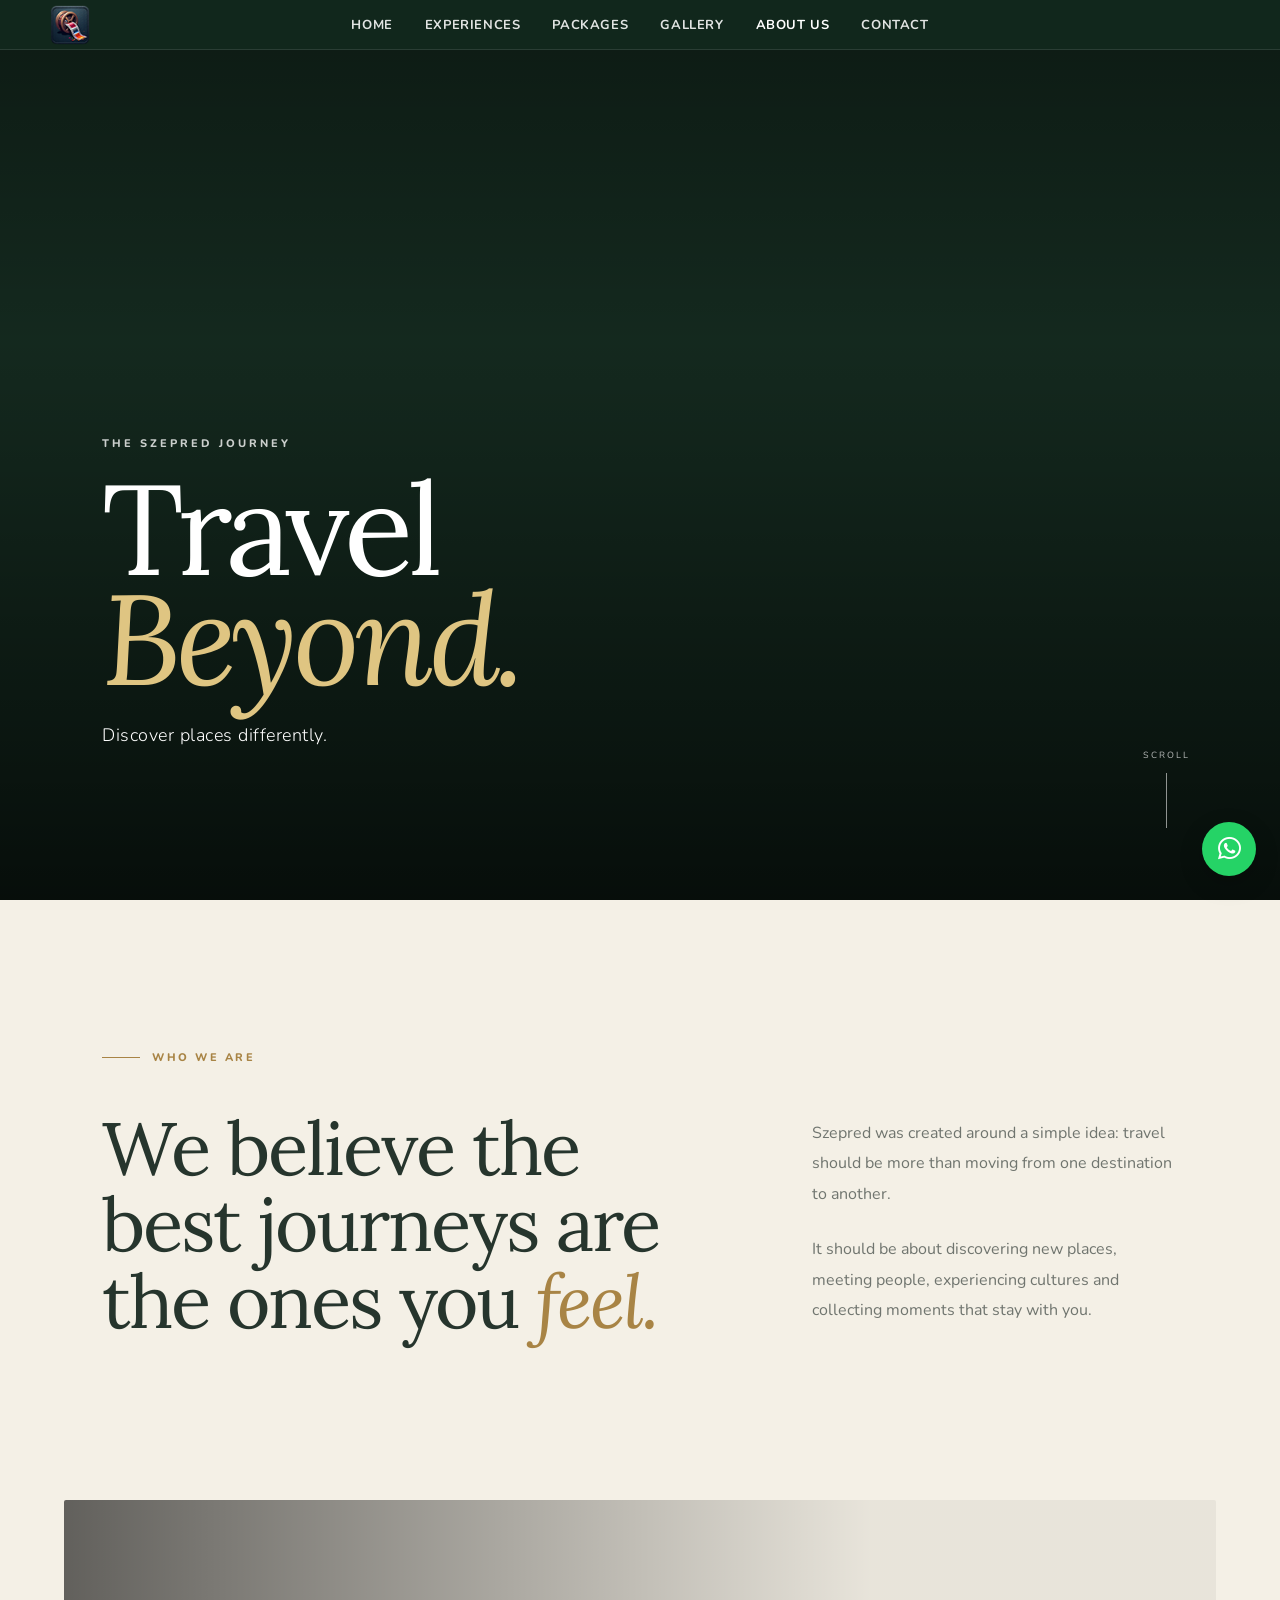
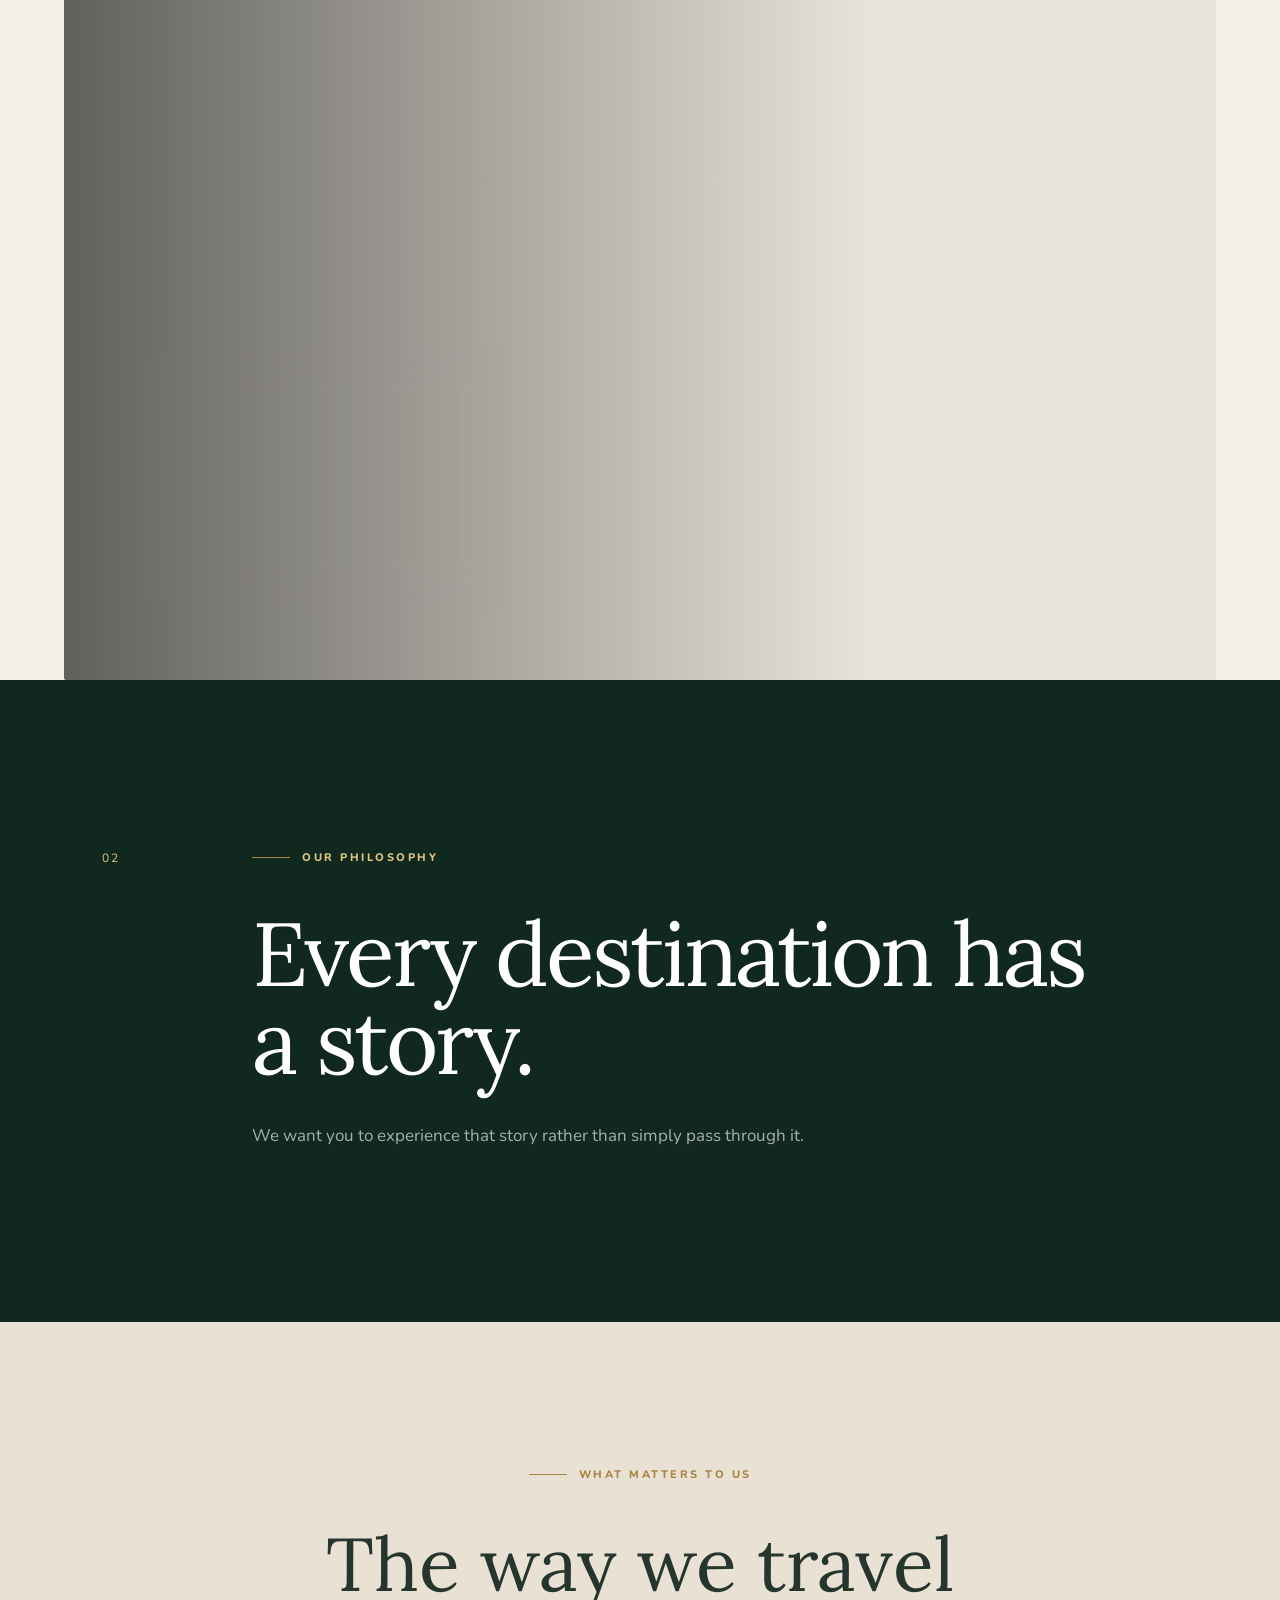
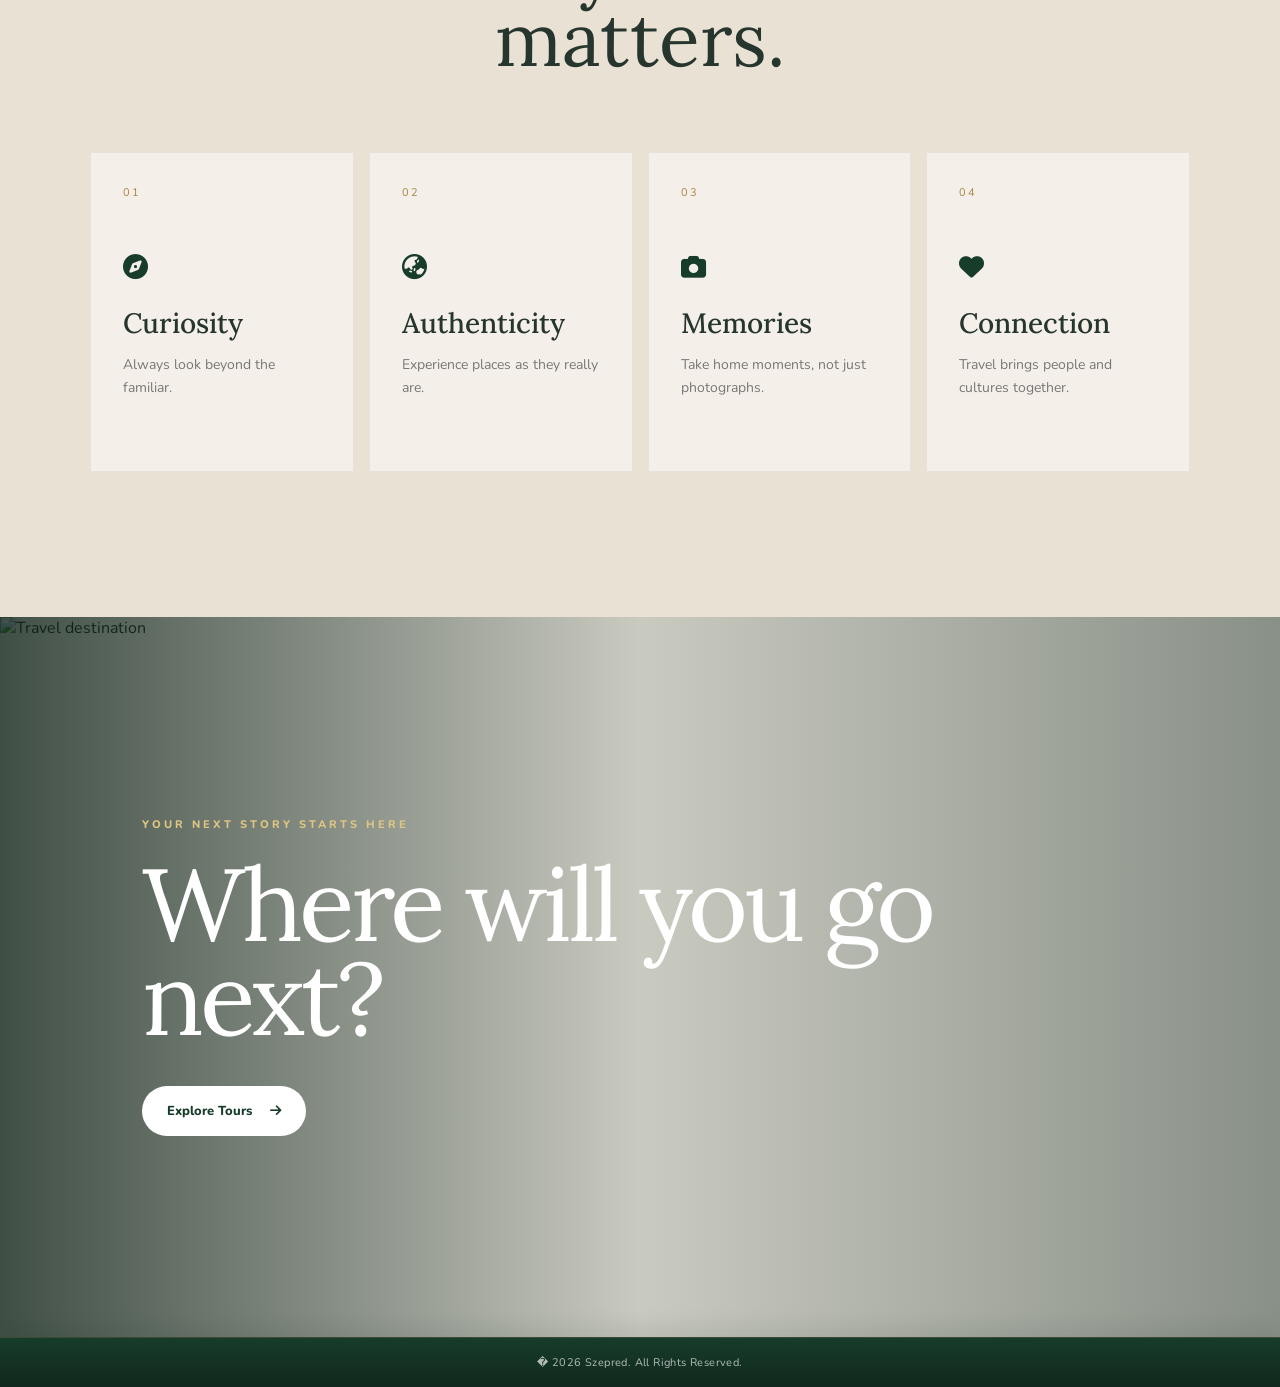
==== about.html @ f3426088 "Add files via upload" ====
<!DOCTYPE html>
<html lang="en">

<head>

    <meta charset="UTF-8">

    <meta name="viewport"
          content="width=device-width, initial-scale=1.0">

    <title>About Us | Szepred</title>

    <link rel="preconnect"
          href="https://fonts.googleapis.com">

    <link rel="preconnect"
          href="https://fonts.gstatic.com"
          crossorigin>

    <link href="https://fonts.googleapis.com/css2?family=Lora:wght@400;500;600;700&family=Nunito:wght@300;400;500;600;700;800&display=swap"
          rel="stylesheet">

    <link rel="stylesheet"
          href="https://cdnjs.cloudflare.com/ajax/libs/font-awesome/6.5.1/css/all.min.css">


<style>

/* =========================================================
   RESET
========================================================= */

* {
    margin: 0;
    padding: 0;
    box-sizing: border-box;
}

html {
    scroll-behavior: smooth;
}

body {
    background: #f4f0e6;
    color: #26352d;
    font-family: "Nunito", sans-serif;
    overflow-x: hidden;
}

img {
    display: block;
    width: 100%;
}

a {
    text-decoration: none;
    color: inherit;
}


/* =========================================================
   HEADER
========================================================= */

header {

    position: fixed;

    top: 0;
    left: 0;

    width: 100%;

    height: 50px;

    padding: 0 50px;

    display: flex;

    align-items: center;

    justify-content: space-between;

    z-index: 1000;

    background: rgba(20, 45, 33, 0.72);

    backdrop-filter: blur(18px);

    -webkit-backdrop-filter: blur(18px);

    border-bottom:
        1px solid
        rgba(255,255,255,0.10);

    transition:
        background .35s ease,
        box-shadow .35s ease;
}

header.scrolled {

    background:
        rgba(15, 38, 28, 0.94);

    box-shadow:
        0 8px 30px
        rgba(0,0,0,.16);
}


/* =========================================================
   LOGO
========================================================= */

.logo {

    flex-shrink: 0;

    position: relative;

    z-index: 2;
}

.logo img {

    width: auto;

    height: 40px;

    object-fit: contain;
}


/* =========================================================
   DESKTOP MENU
========================================================= */

#menu {

    position: absolute;

    left: 50%;

    top: 50%;

    transform:
        translate(-50%, -50%);

    display: flex;

    align-items: center;

    justify-content: center;

    gap: 32px;

    margin: 0;

    z-index: 1;
}

#menu a {

    position: relative;

    padding: 0;

    color:
        rgba(255,255,255,.88);

    text-decoration: none;

    font-size: 13px;

    font-weight: 700;

    letter-spacing: .6px;

    white-space: nowrap;

    border-radius: 0;

    transition:
        color .25s ease,
        background .25s ease,
        transform .25s ease;
}

#menu a:hover {

    color: #fff;

    background:
        transparent;

    transform:
        translateY(-1px);
}

#menu a.active {

    color: #fff;

    background:
        transparent;
}


/* =========================================================
   MOBILE ICONS
========================================================= */

.header-icons {

    display: none;

    align-items: center;

    gap: 18px;

    color: #fff;

    font-size: 20px;
}

.header-icons i {

    cursor: pointer;
}


/* =========================================================
   HERO
========================================================= */

.hero {

    position: relative;

    width: 100%;

    height: 100vh;

    min-height: 650px;

    overflow: hidden;

    background: #152b20;
}


/* HERO IMAGE */

.hero-image {

    position: absolute;

    inset: -4%;

    width: 108%;

    height: 108%;

    object-fit: cover;

    transform:
        scale(1.04);

    transition:
        transform 1.4s
        cubic-bezier(.2,.7,.2,1);
}


/* DARK GRADIENT */

.hero::after {

    content: "";

    position: absolute;

    inset: 0;

    background:

        linear-gradient(
            180deg,
            rgba(0,0,0,.40) 0%,
            rgba(0,0,0,.05) 38%,
            rgba(0,0,0,.68) 100%
        );
}


/* HERO CONTENT */

.hero-content {

    position: absolute;

    left: 8%;

    bottom: 17%;

    z-index: 2;

    max-width: 900px;

    color: #fff;

    animation:
        heroText .9s
        .2s
        both
        cubic-bezier(.2,.7,.2,1);
}

.hero-kicker {

    margin-bottom: 22px;

    font-size: 11px;

    font-weight: 800;

    letter-spacing: 3px;

    color:
        rgba(255,255,255,.78);
}

.hero h1 {

    font-family: "Lora", serif;

    font-size:
        clamp(65px, 10vw, 145px);

    font-weight: 400;

    line-height: .86;

    letter-spacing: -5px;
}

.hero h1 span {

    display: block;

    color: #dfc582;

    font-style: italic;
}

.hero-subtitle {

    margin-top: 30px;

    font-size: 18px;

    font-weight: 300;

    letter-spacing: .5px;
}


/* HERO SCROLL */

.scroll-indicator {

    position: absolute;

    right: 7%;

    bottom: 8%;

    z-index: 3;

    display: flex;

    flex-direction: column;

    align-items: center;

    gap: 12px;

    color:
        rgba(255,255,255,.70);

    font-size: 9px;

    letter-spacing: 2px;
}

.scroll-indicator span:last-child {

    width: 1px;

    height: 55px;

    background:
        rgba(255,255,255,.55);

    animation:
        scrollLine 1.8s
        infinite;
}


/* =========================================================
   INTRO
========================================================= */

.intro {

    padding:
        150px 8%;

    background:
        #f4f0e6;
}

.intro-inner {

    max-width: 1250px;

    margin: auto;
}

.label {

    display: flex;

    align-items: center;

    gap: 12px;

    margin-bottom: 45px;

    color: #a88445;

    font-size: 11px;

    font-weight: 800;

    letter-spacing: 2.5px;
}

.label::before {

    content: "";

    width: 38px;

    height: 1px;

    background: #a88445;
}

.intro-grid {

    display: grid;

    grid-template-columns:
        1.25fr
        .75fr;

    gap: 100px;

    align-items: start;
}

.intro h2 {

    max-width: 800px;

    font-family: "Lora", serif;

    font-size:
        clamp(42px, 5.8vw, 78px);

    font-weight: 400;

    line-height: 1.03;

    letter-spacing: -2px;
}

.intro h2 em {

    color: #a88445;

    font-style: italic;
}

.intro-text {

    padding-top: 8px;
}

.intro-text p {

    margin-bottom: 25px;

    font-size: 16px;

    line-height: 1.9;

    color: #70756f;
}


/* =========================================================
   IMAGE SECTION
========================================================= */

.image-section {

    position: relative;

    height: 780px;

    margin: 0 5%;

    overflow: hidden;

    border-radius: 2px;
}

.image-section img {

    position: absolute;

    inset: -5%;

    width: 110%;

    height: 110%;

    object-fit: cover;

    transform:
        scale(1.05);
}

.image-section::after {

    content: "";

    position: absolute;

    inset: 0;

    background:
        linear-gradient(
            90deg,
            rgba(0,0,0,.60),
            rgba(0,0,0,.05) 70%
        );
}


/* =========================================================
   FLOATING CARD
========================================================= */

.story-card {

    position: absolute;

    left: 7%;

    bottom: 9%;

    z-index: 2;

    width: 360px;

    padding: 38px;

    color: #fff;

    background:
        rgba(20,43,31,.78);

    border:
        1px solid
        rgba(255,255,255,.16);

    backdrop-filter:
        blur(18px);

    -webkit-backdrop-filter:
        blur(18px);

    box-shadow:
        0 25px 70px
        rgba(0,0,0,.22);
}

.story-number {

    display: block;

    margin-bottom: 45px;

    color: #dfc582;

    font-size: 11px;

    letter-spacing: 2px;
}

.story-card h3 {

    margin-bottom: 16px;

    font-family: "Lora", serif;

    font-size: 42px;

    font-weight: 400;
}

.story-card p {

    color:
        rgba(255,255,255,.70);

    font-size: 15px;

    line-height: 1.8;
}


/* =========================================================
   PHILOSOPHY
========================================================= */

.philosophy {

    padding:
        170px 8%;

    background:
        #10281d;

    color: #fff;
}

.philosophy-inner {

    max-width: 1200px;

    margin: auto;

    display: grid;

    grid-template-columns:
        80px 1fr;

    gap: 70px;
}

.philosophy-number {

    color: #dfc582;

    font-size: 12px;

    letter-spacing: 2px;
}

.philosophy h2 {

    max-width: 850px;

    margin-bottom: 35px;

    font-family: "Lora", serif;

    font-size:
        clamp(48px, 7vw, 92px);

    font-weight: 400;

    line-height: .98;

    letter-spacing: -3px;
}

.philosophy p {

    max-width: 560px;

    color:
        rgba(255,255,255,.63);

    font-size: 17px;

    line-height: 1.8;
}


/* =========================================================
   VALUES
========================================================= */

.values {

    padding:
        145px 7%;

    background:
        #e9e2d4;
}

.values-heading {

    max-width: 800px;

    margin:
        0 auto 75px;

    text-align: center;
}

.values-heading .label {

    justify-content: center;
}

.values-heading h2 {

    font-family: "Lora", serif;

    font-size:
        clamp(44px, 6vw, 75px);

    font-weight: 400;

    line-height: 1;
}

.values-grid {

    max-width: 1300px;

    margin: auto;

    display: grid;

    grid-template-columns:
        repeat(4, 1fr);

    gap: 15px;
}

.value {

    min-height: 320px;

    padding: 32px;

    background:
        rgba(255,255,255,.48);

    border:
        1px solid
        rgba(20,50,35,.07);

    transition:
        transform .4s ease,
        box-shadow .4s ease;
}

.value:hover {

    transform:
        translateY(-8px);

    box-shadow:
        0 25px 45px
        rgba(20,50,35,.10);
}

.value-number {

    display: block;

    margin-bottom: 55px;

    color: #a88445;

    font-size: 11px;

    letter-spacing: 2px;
}

.value i {

    margin-bottom: 25px;

    color: #173c2a;

    font-size: 25px;
}

.value h3 {

    margin-bottom: 12px;

    font-family: "Lora", serif;

    font-size: 28px;

    font-weight: 500;
}

.value p {

    color: #777;

    font-size: 14px;

    line-height: 1.7;
}


/* =========================================================
   FINAL HERO
========================================================= */

.final {

    position: relative;

    height: 720px;

    overflow: hidden;
}

.final img {

    position: absolute;

    inset: 0;

    width: 100%;

    height: 100%;

    object-fit: cover;
}

.final::after {

    content: "";

    position: absolute;

    inset: 0;

    background:
        linear-gradient(
            90deg,
            rgba(7,28,19,.76),
            rgba(7,28,19,.18),
            rgba(7,28,19,.45)
        );
}

.final-content {

    position: relative;

    z-index: 2;

    height: 100%;

    max-width: 1200px;

    margin: auto;

    padding: 0 8%;

    display: flex;

    flex-direction: column;

    justify-content: center;

    align-items: flex-start;

    color: #fff;
}

.final-kicker {

    margin-bottom: 25px;

    color: #dfc582;

    font-size: 11px;

    font-weight: 800;

    letter-spacing: 3px;
}

.final h2 {

    max-width: 800px;

    margin-bottom: 42px;

    font-family: "Lora", serif;

    font-size:
        clamp(55px, 8vw, 110px);

    font-weight: 400;

    line-height: .91;

    letter-spacing: -4px;
}

.final-button {

    display: inline-flex;

    align-items: center;

    gap: 18px;

    padding:
        16px 25px;

    border-radius: 50px;

    background: #fff;

    color: #173c2a;

    font-size: 13px;

    font-weight: 800;

    transition:
        transform .3s ease,
        background .3s ease;
}

.final-button:hover {

    transform:
        translateX(6px);

    background: #dfc582;
}


/* =====================================================
   11. FOOTER
   ABOUT PAGE � EXACTLY 50PX
===================================================== */

.footer {

    width: 100%;

    height: 50px;

    min-height: 50px;

    padding: 0 20px;

    display: flex;

    align-items: center;

    justify-content: center;

    background:
        linear-gradient(
            180deg,
            #173c2a 0%,
            #10281d 100%
        );

    border-top:
        1px solid
        rgba(223, 197, 130, 0.22);

    box-shadow:
        0 -8px 25px
        rgba(20, 50, 35, 0.10);

    box-sizing: border-box;
}


.footer-bottom {

    margin: 0;

    padding: 0;

    border: none;

    text-align: center;

    color:
        rgba(255,255,255,0.68);

    font-family:
        "Nunito",
        sans-serif;

    font-size: 11px;

    font-weight: 400;

    letter-spacing: .4px;

    line-height: 1;
}

/* =========================================================
   WHATSAPP
========================================================= */

.whatsapp {

    position: fixed;

    right: 24px;

    bottom: 24px;

    z-index: 2000;

    width: 54px;

    height: 54px;

    display: flex;

    align-items: center;

    justify-content: center;

    border-radius: 50%;

    background: #25d366;

    color: #fff;

    font-size: 26px;

    box-shadow:
        0 8px 25px
        rgba(0,0,0,.20);

    transition:
        transform .3s ease;
}

.whatsapp:hover {

    transform:
        scale(1.08);
}


/* =========================================================
   ANIMATIONS
========================================================= */

@keyframes heroText {

    from {

        opacity: 0;

        transform:
            translateY(35px);
    }

    to {

        opacity: 1;

        transform:
            translateY(0);
    }
}

@keyframes scrollLine {

    0%,
    100% {

        opacity: .3;

        transform:
            scaleY(.5);

        transform-origin: top;
    }

    50% {

        opacity: 1;

        transform:
            scaleY(1);

        transform-origin: top;
    }
}


/* =========================================================
   TABLET / MOBILE
========================================================= */

@media (max-width: 1000px) {

    header {

        height: 70px;

        padding:
            0 22px;
    }


    .header-icons {

        display: flex;
    }


    /* =====================================================
       MOBILE / TABLET POPUP MENU

       CENTERED LIKE GALLERY / CONTACT
       ABOUT US DARK GREEN COLOURS RETAINED
    ===================================================== */

    #menu {

        position: absolute;

        top:
            calc(100% + 10px);

        left: 50%;

        right: auto;

        width:
            calc(100% - 30px);

        max-width: none;

        height: auto;

        transform:
            translateX(-50%);

        display: none;

        flex-direction: column;

        align-items: stretch;

        justify-content: center;

        gap: 3px;

        padding: 10px;

        margin: 0;

        box-sizing: border-box;

        background:
            rgba(20,48,35,.97);

        border:
            1px solid
            rgba(255,255,255,.12);

        border-radius: 16px;

        box-shadow:
            0 20px 50px
            rgba(0,0,0,.25);

        z-index: 1001;
    }


    #menu.show {

        display: flex;
    }


    #menu a {

        width: 100%;

        box-sizing: border-box;

        padding:
            13px 12px;

        margin: 0;

        text-align: center;

        color:
            rgba(255,255,255,.88);

        border-radius: 10px;

        transform: none;
    }


    #menu a:hover {

        color:
            #fff;

        background:
            rgba(255,255,255,.06);

        transform: none;
    }


    #menu a.active {

        color:
            #fff;

        background:
            transparent;

        box-shadow: none;
    }


    .intro-grid {

        grid-template-columns: 1fr;

        gap: 45px;
    }


    .values-grid {

        grid-template-columns:
            repeat(2, 1fr);
    }


    .footer-grid {

        grid-template-columns:
            1fr 1fr;
    }

}


/* =========================================================
   SMALL MOBILE
========================================================= */

@media (max-width: 767px) {

    header {

        height: 64px;

        padding:
            0 17px;
    }


    .logo img {

        height: 35px;
    }


    /*
       IMPORTANT:
       Do NOT change the mobile menu top position here.
       It remains calculated from the header height.
    */


    .hero {

        min-height: 620px;
    }

    .hero-content {

        left: 7%;

        right: 7%;

        bottom: 16%;
    }

    .hero h1 {

        font-size:
            clamp(58px, 17vw, 90px);

        letter-spacing: -3px;
    }

    .hero-subtitle {

        font-size: 16px;
    }

    .scroll-indicator {

        right: 7%;

        bottom: 7%;
    }

    .intro {

        padding:
            100px 7%;
    }

    .intro h2 {

        font-size:
            clamp(40px, 12vw, 60px);

        letter-spacing: -1.5px;
    }

    .intro-text p {

        font-size: 15px;
    }

    .image-section {

        height: 600px;

        margin: 0;
    }

    .story-card {

        left: 6%;

        right: 6%;

        bottom: 6%;

        width: auto;

        padding: 30px;
    }

    .story-card h3 {

        font-size: 36px;
    }

    .philosophy {

        padding:
            110px 8%;
    }

    .philosophy-inner {

        grid-template-columns: 1fr;

        gap: 25px;
    }

    .philosophy h2 {

        font-size:
            clamp(44px, 13vw, 65px);

        letter-spacing: -2px;
    }

    .values {

        padding:
            100px 6%;
    }

    .values-grid {

        grid-template-columns: 1fr;
    }

    .value {

        min-height: 270px;
    }

    .final {

        height: 650px;
    }

    .final-content {

        padding:
            0 8%;
    }

    .final h2 {

        font-size:
            clamp(52px, 15vw, 78px);

        letter-spacing: -2px;
    }

    .footer-grid {

        grid-template-columns: 1fr;

        gap: 45px;
    }

    footer {

        padding:
            60px 8% 25px;
    }

}


/* =========================================================
   REDUCED MOTION
========================================================= */

@media (prefers-reduced-motion: reduce) {

    *,
    *::before,
    *::after {

        animation-duration:
            .01ms !important;

        animation-iteration-count:
            1 !important;

        transition-duration:
            .01ms !important;

        scroll-behavior:
            auto !important;
    }

}

</style>

</head>


<body>


<!-- =====================================================
     HEADER
===================================================== -->

<header id="site-header">

    <div class="logo">

        <a href="index.html">

            <img src="logo.png"
                 alt="Szepred">

        </a>

    </div>


    <nav id="menu">

        <a href="index.html">
            HOME
        </a>

        <a href="experiences.html">
            EXPERIENCES
        </a>

        <a href="packages.html">
            PACKAGES
        </a>

        <a href="gallery.html">
            GALLERY
        </a>

        <a href="about.html"
           class="active">
            ABOUT US
        </a>

        <a href="contact.html">
            CONTACT
        </a>

    </nav>


    <div class="header-icons">

        <i class="fas fa-bars"
           id="menu-btn">
        </i>

    </div>

</header>



<!-- =====================================================
     HERO
===================================================== -->

<section class="hero"
         id="top">

    <img class="hero-image"
         src="img/about.jpg"
         alt="Szepred travel">

    <div class="hero-content">

        <div class="hero-kicker">
            THE SZEPRED JOURNEY
        </div>

        <h1>
            Travel
            <span>Beyond.</span>
        </h1>

        <p class="hero-subtitle">
            Discover places differently.
        </p>

    </div>


    <div class="scroll-indicator">

        <span>SCROLL</span>

        <span></span>

    </div>

</section>



<!-- =====================================================
     INTRO
===================================================== -->

<section class="intro">

    <div class="intro-inner">

        <div class="label">
            WHO WE ARE
        </div>


        <div class="intro-grid">

            <h2>
                We believe the best
                journeys are the ones
                you <em>feel.</em>
            </h2>


            <div class="intro-text">

                <p>
                    Szepred was created around a simple idea:
                    travel should be more than moving from one
                    destination to another.
                </p>

                <p>
                    It should be about discovering new places,
                    meeting people, experiencing cultures and
                    collecting moments that stay with you.
                </p>

            </div>

        </div>

    </div>

</section>



<!-- =====================================================
     IMAGE / STORY
===================================================== -->

<section class="image-section">

    <img src="img/about-experience.jpg"
         id="experience-image"
         alt="Travel experience">


    <div class="story-card">

        <span class="story-number">
            01
        </span>

        <h3>
            Discover.
        </h3>

        <p>
            Go beyond the obvious and experience
            the character of every destination.
        </p>

    </div>

</section>



<!-- =====================================================
     PHILOSOPHY
===================================================== -->

<section class="philosophy">

    <div class="philosophy-inner">

        <div class="philosophy-number">
            02
        </div>


        <div>

            <div class="label"
                 style="color:#dfc582;">
                OUR PHILOSOPHY
            </div>

            <h2>
                Every destination
                has a story.
            </h2>

            <p>
                We want you to experience that story
                rather than simply pass through it.
            </p>

        </div>

    </div>

</section>



<!-- =====================================================
     VALUES
===================================================== -->

<section class="values">

    <div class="values-heading">

        <div class="label">
            WHAT MATTERS TO US
        </div>

        <h2>
            The way we travel matters.
        </h2>

    </div>


    <div class="values-grid">


        <article class="value">

            <span class="value-number">
                01
            </span>

            <i class="fas fa-compass"></i>

            <h3>
                Curiosity
            </h3>

            <p>
                Always look beyond the familiar.
            </p>

        </article>


        <article class="value">

            <span class="value-number">
                02
            </span>

            <i class="fas fa-earth-asia"></i>

            <h3>
                Authenticity
            </h3>

            <p>
                Experience places as they really are.
            </p>

        </article>


        <article class="value">

            <span class="value-number">
                03
            </span>

            <i class="fas fa-camera"></i>

            <h3>
                Memories
            </h3>

            <p>
                Take home moments, not just photographs.
            </p>

        </article>


        <article class="value">

            <span class="value-number">
                04
            </span>

            <i class="fas fa-heart"></i>

            <h3>
                Connection
            </h3>

            <p>
                Travel brings people and cultures together.
            </p>

        </article>


    </div>

</section>



<!-- =====================================================
     FINAL
===================================================== -->

<section class="final">

    <img src="img/about-final.jpg"
         alt="Travel destination">


    <div class="final-content">

        <div class="final-kicker">
            YOUR NEXT STORY STARTS HERE
        </div>

        <h2>
            Where will you
            go next?
        </h2>

        <a href="experiences.html"
           class="final-button">

            Explore Tours

            <i class="fas fa-arrow-right"></i>

        </a>

    </div>

</section>



<!-- =====================================================
     FOOTER
===================================================== -->

<footer class="footer">

    <div class="footer-bottom">
        � 2026 Szepred. All Rights Reserved.
    </div>

</footer>



<!-- =====================================================
     WHATSAPP
===================================================== -->

<a href="https://wa.me/48571993223"
   class="whatsapp"
   target="_blank"
   aria-label="WhatsApp">

    <i class="fab fa-whatsapp"></i>

</a>



<script>

/* =========================================================
   MOBILE MENU
========================================================= */

const menuBtn =
    document.getElementById("menu-btn");

const menu =
    document.getElementById("menu");


if (menuBtn && menu) {

    menuBtn.addEventListener("click", function(e) {

        e.stopPropagation();

        menu.classList.toggle("show");

    });


    document.addEventListener("click", function(e) {

        if (
            menu.classList.contains("show") &&
            !menu.contains(e.target) &&
            !menuBtn.contains(e.target)
        ) {

            menu.classList.remove("show");

        }

    });

}


/* =========================================================
   HEADER ON SCROLL
========================================================= */

const header =
    document.getElementById("site-header");


window.addEventListener("scroll", function() {

    if (window.scrollY > 50) {

        header.classList.add("scrolled");

    } else {

        header.classList.remove("scrolled");

    }

}, {
    passive: true
});


/* =========================================================
   HERO MOUSE MOVEMENT
========================================================= */

const hero =
    document.querySelector(".hero");

const heroImage =
    document.querySelector(".hero-image");


if (hero && heroImage) {

    hero.addEventListener("mousemove", function(e) {

        if (window.innerWidth < 768) return;


        const rect =
            hero.getBoundingClientRect();


        const x =
            (e.clientX - rect.left) /
            rect.width - .5;


        const y =
            (e.clientY - rect.top) /
            rect.height - .5;


        heroImage.style.transform =
            `scale(1.04)
             translate(${x * 12}px, ${y * 12}px)`;

    });


    hero.addEventListener("mouseleave", function() {

        heroImage.style.transform =
            "scale(1.04) translate(0,0)";

    });

}


/* =========================================================
   IMAGE PARALLAX
========================================================= */

const experienceImage =
    document.getElementById("experience-image");


const imageSection =
    document.querySelector(".image-section");


function updateParallax() {

    if (!experienceImage || !imageSection) return;

    if (window.innerWidth < 768) return;


    const rect =
        imageSection.getBoundingClientRect();


    const screen =
        window.innerHeight;


    if (
        rect.bottom > 0 &&
        rect.top < screen
    ) {

        const progress =
            (screen - rect.top) /
            (screen + rect.height);


        const movement =
            (progress - .5) * 35;


        experienceImage.style.transform =
            `scale(1.05)
             translateY(${movement}px)`;

    }

}


window.addEventListener(
    "scroll",
    updateParallax,
    {
        passive: true
    }
);


/* =========================================================
   SMALL 3D EFFECT ON VALUE CARDS
========================================================= */

const valueCards =
    document.querySelectorAll(".value");


valueCards.forEach(function(card) {

    card.addEventListener("mousemove", function(e) {

        if (window.innerWidth < 768) return;


        const rect =
            card.getBoundingClientRect();


        const x =
            e.clientX - rect.left;


        const y =
            e.clientY - rect.top;


        const rotateY =
            ((x / rect.width) - .5) * 4;


        const rotateX =
            ((y / rect.height) - .5) * -4;


        card.style.transform =
            `perspective(800px)
             rotateX(${rotateX}deg)
             rotateY(${rotateY}deg)
             translateY(-6px)`;

    });


    card.addEventListener("mouseleave", function() {

        card.style.transform =
            "perspective(800px) rotateX(0) rotateY(0) translateY(0)";

    });

});

</script>


</body>

</html>
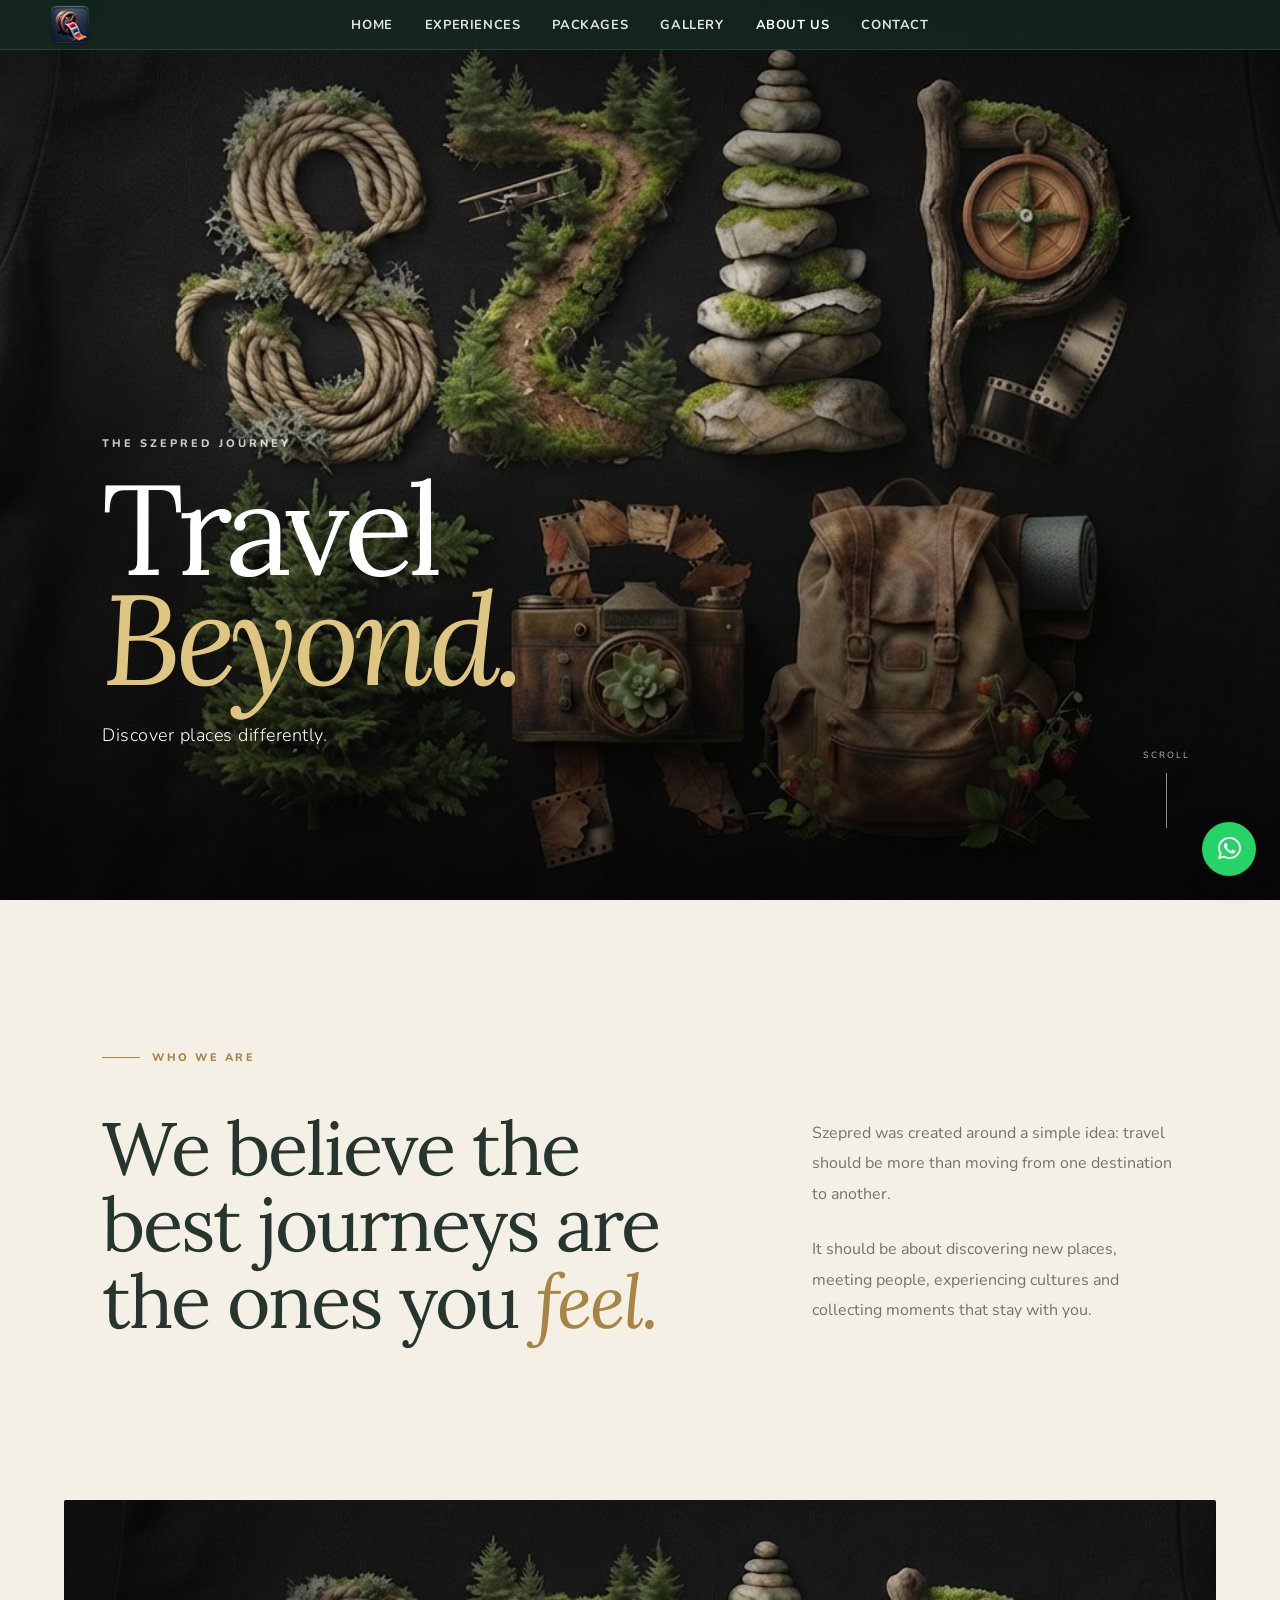
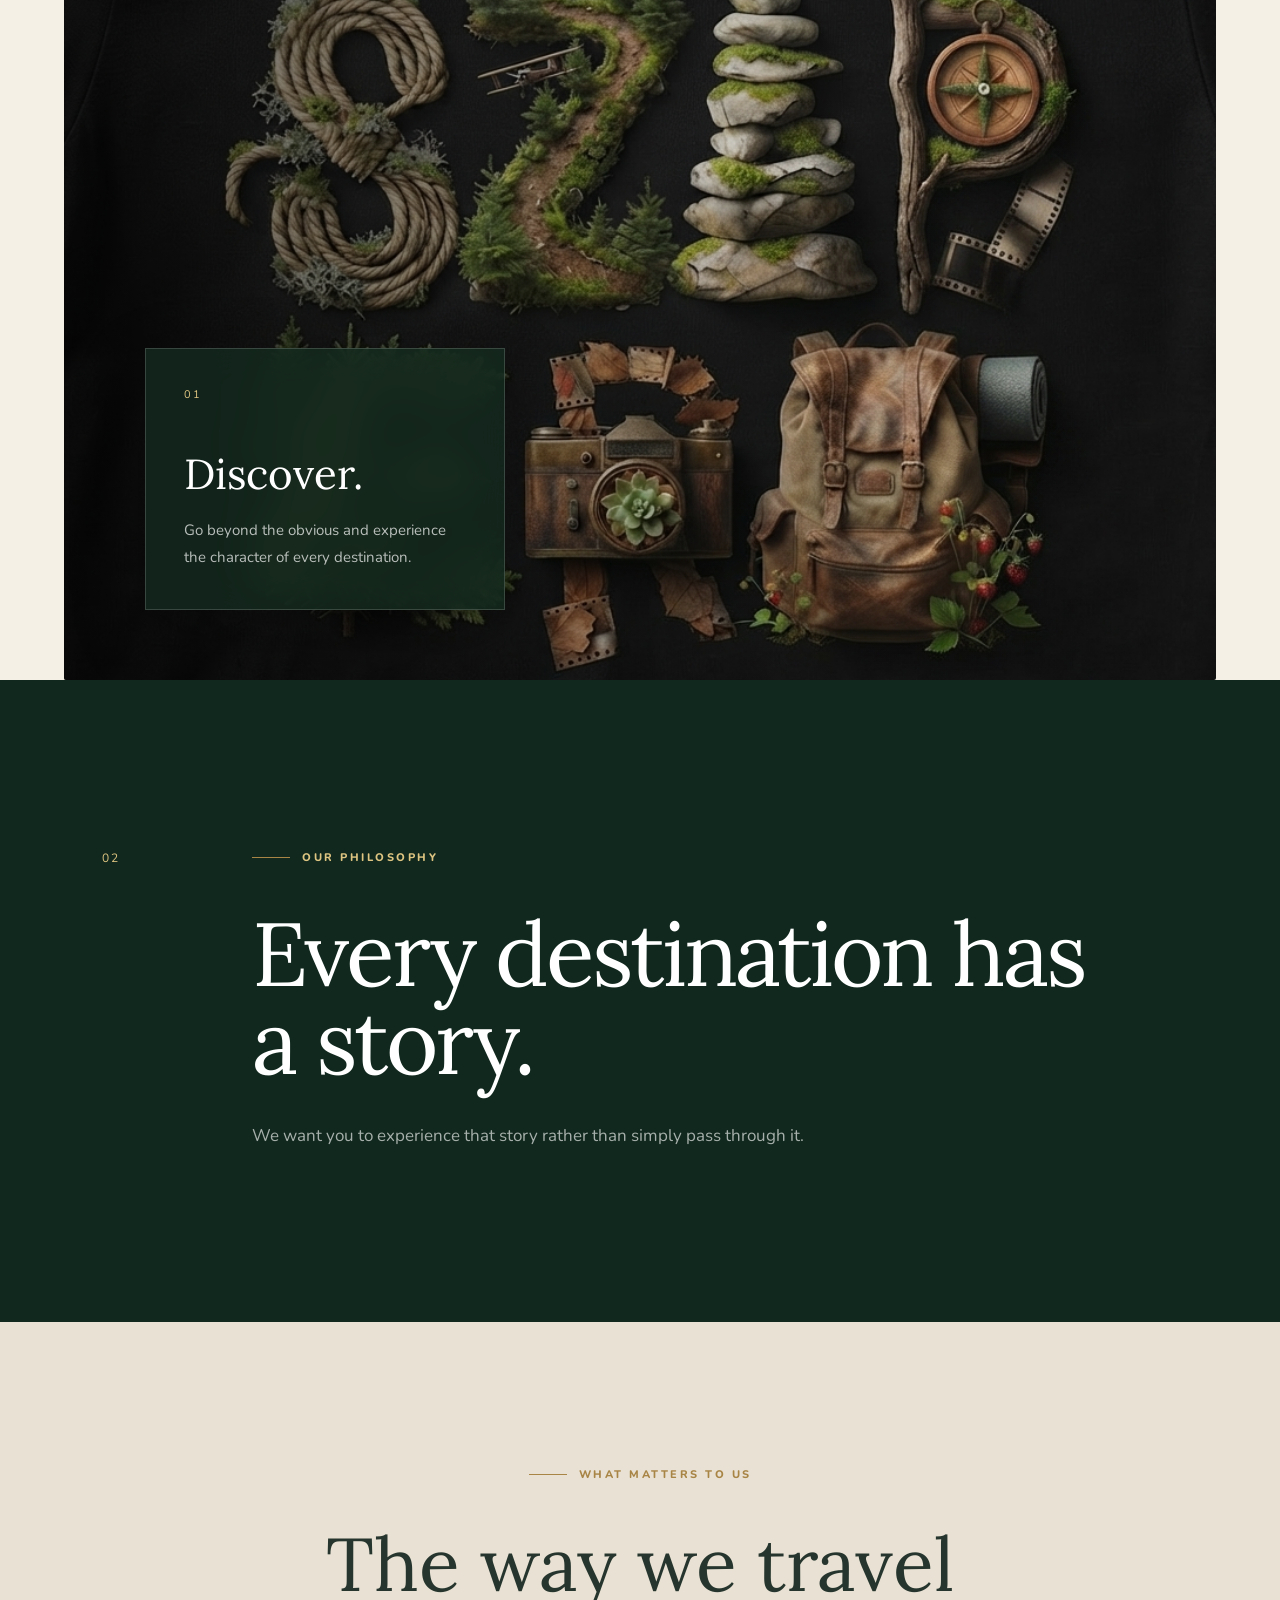
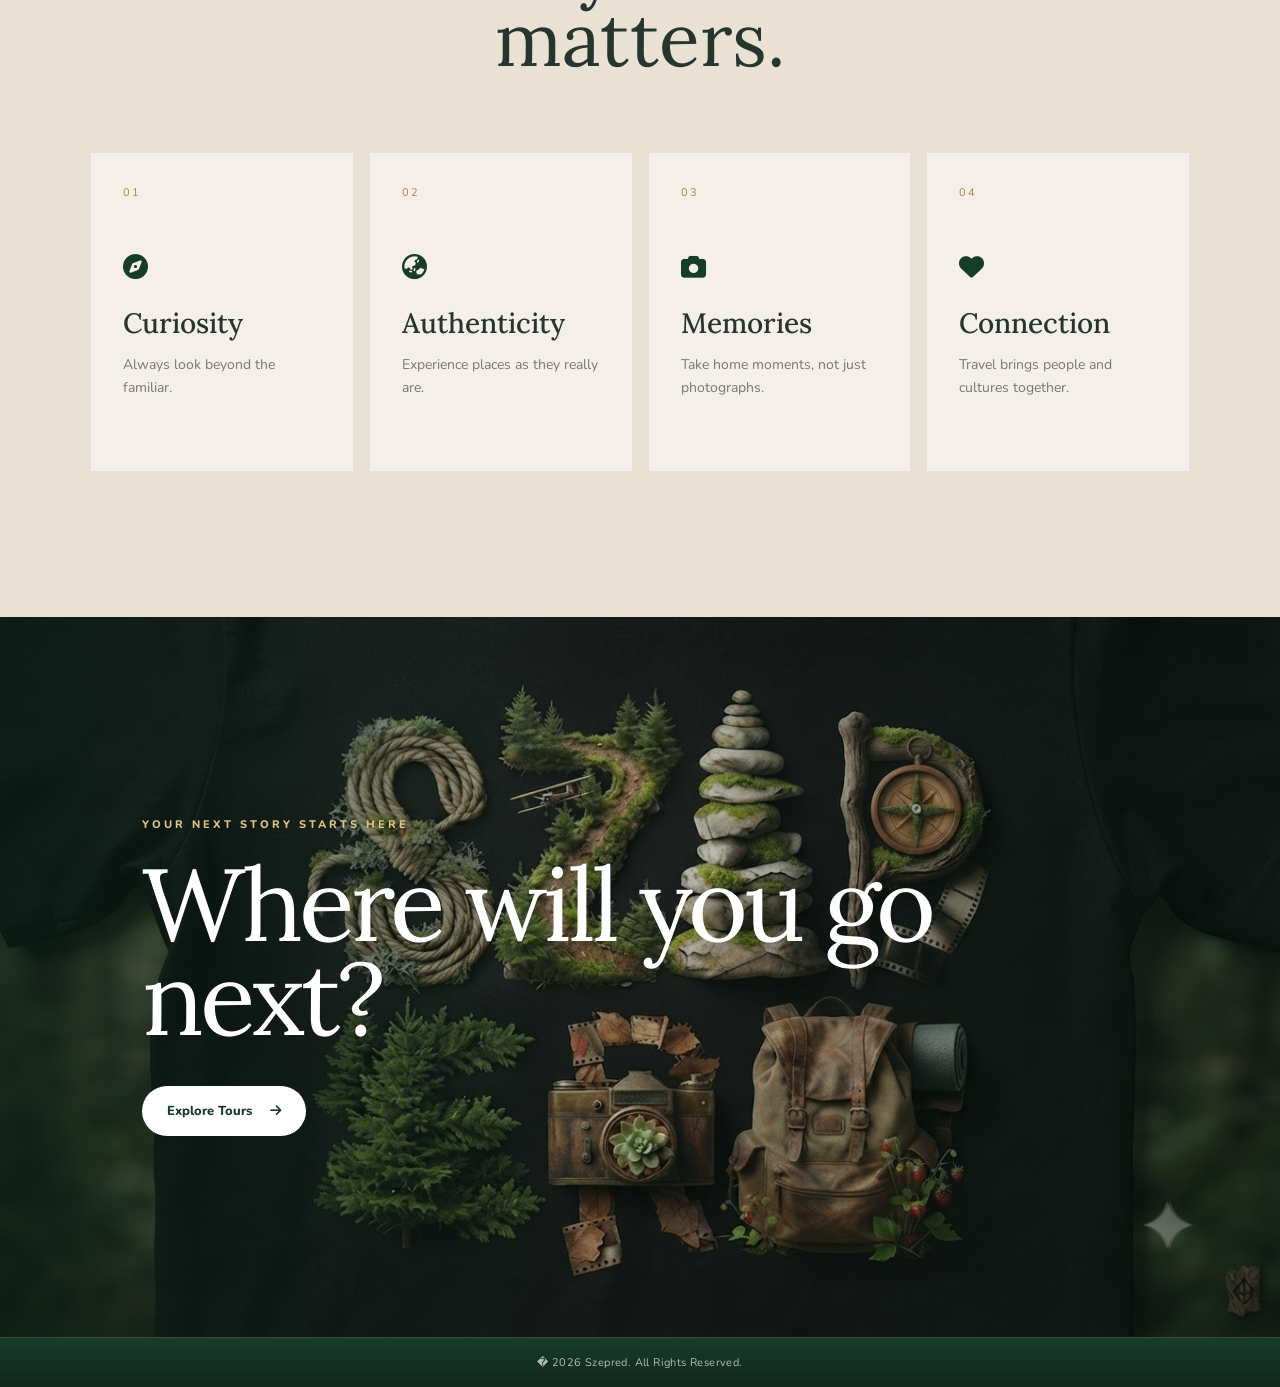
==== commit ce1bc47f: "Add files via upload" ====
--- a/about.html
+++ b/about.html
@@ -221,7 +221,7 @@
 
     color: #fff;
 
-    font-size: 20px;
+    font-size: 24px;
 }
 
 .header-icons i {
